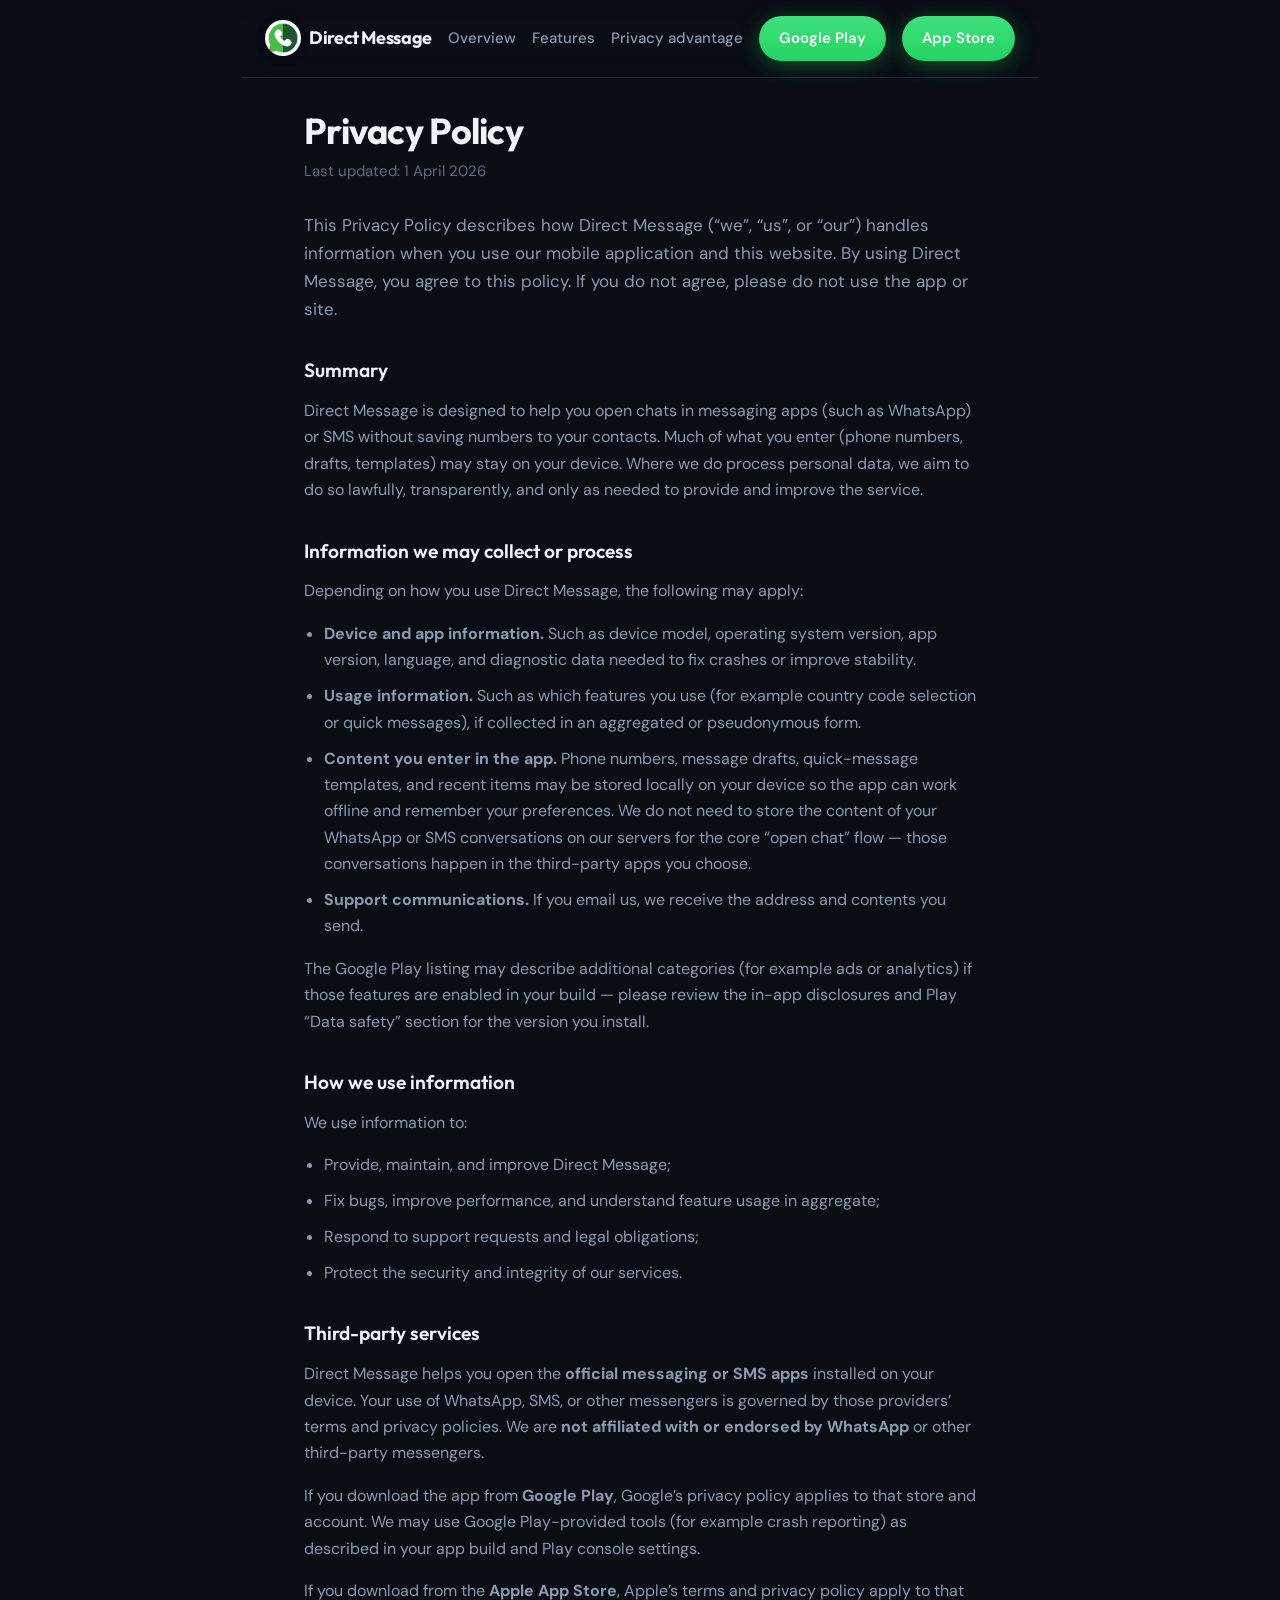
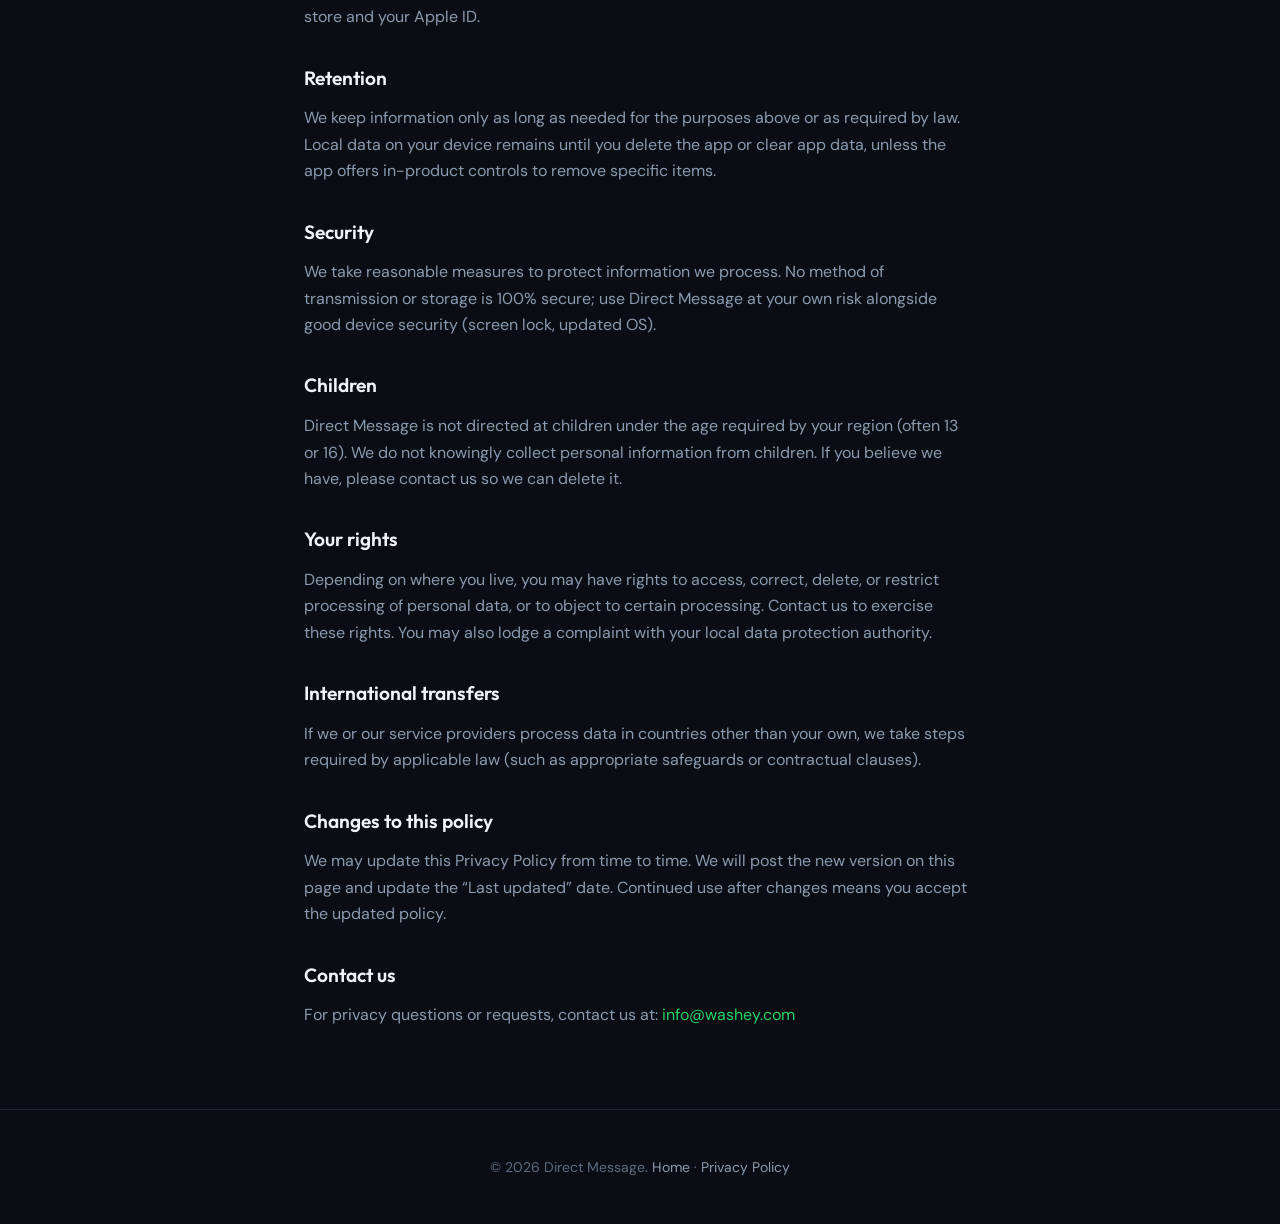
==== Screens/PrivacyPolicyScreen.html @ 4310e877 "Add files via upload" ====
<!DOCTYPE html>
<html lang="en">
  <head>
    <meta charset="utf-8" />
    <meta name="viewport" content="width=device-width, initial-scale=1" />
    <meta
      name="description"
      content="Privacy Policy for Direct Message — how we handle information when you use our app and website."
    />
    <title>Privacy Policy — Direct Message</title>
    <link
      rel="icon"
      type="image/png"
      href="../WebsiteBrandAssetsImages/DirectMessageAppIconImage.png"
      sizes="any"
    />
    <link
      rel="apple-touch-icon"
      href="../WebsiteBrandAssetsImages/DirectMessageAppIconImage.png"
    />
    <link rel="stylesheet" href="../LandingPageStyles.css" />
  </head>
  <body class="legalPageBody">
    <header class="siteHeader">
      <a href="../index.html" class="siteLogo" aria-label="Direct Message home">
        <img
          class="siteLogoImage"
          src="../WebsiteBrandAssetsImages/DirectMessageAppIconImage.png"
          width="36"
          height="36"
          alt=""
          decoding="async"
        />
        Direct Message
      </a>
      <nav class="siteNav" aria-label="Primary">
        <a href="../index.html#overview">Overview</a>
        <a href="../index.html#features">Features</a>
        <a href="../index.html#privacy">Privacy advantage</a>
        <a class="buttonPrimary" data-play-store href="../index.html#download"
          >Google Play</a
        >
        <a class="buttonPrimary" data-app-store href="../index.html#download"
          >App Store</a
        >
      </nav>
    </header>

    <main class="legalPageMain">
      <article class="legalPageArticle">
        <h1 class="legalPageTitle">Privacy Policy</h1>
        <p class="legalPageUpdated">
          Last updated: <time datetime="2026-04-01">1 April 2026</time>
        </p>
        <p class="legalPageIntro">
          This Privacy Policy describes how Direct Message (“we”, “us”, or “our”) handles
          information when you use our mobile application and this website. By using
          Direct Message, you agree to this policy. If you do not agree, please do not
          use the app or site.
        </p>

        <section class="legalPageSection" aria-labelledby="legal-summary">
          <h2 id="legal-summary">Summary</h2>
          <p>
            Direct Message is designed to help you open chats in messaging apps (such as
            WhatsApp) or SMS without saving numbers to your contacts. Much of what you
            enter (phone numbers, drafts, templates) may stay on your device. Where we do
            process personal data, we aim to do so lawfully, transparently, and only as
            needed to provide and improve the service.
          </p>
        </section>

        <section class="legalPageSection" aria-labelledby="legal-collect">
          <h2 id="legal-collect">Information we may collect or process</h2>
          <p>Depending on how you use Direct Message, the following may apply:</p>
          <ul class="legalPageList">
            <li>
              <strong>Device and app information.</strong> Such as device model, operating
              system version, app version, language, and diagnostic data needed to fix
              crashes or improve stability.
            </li>
            <li>
              <strong>Usage information.</strong> Such as which features you use (for
              example country code selection or quick messages), if collected in an
              aggregated or pseudonymous form.
            </li>
            <li>
              <strong>Content you enter in the app.</strong> Phone numbers, message
              drafts, quick-message templates, and recent items may be stored locally on
              your device so the app can work offline and remember your preferences. We
              do not need to store the content of your WhatsApp or SMS conversations on
              our servers for the core “open chat” flow — those conversations happen in
              the third-party apps you choose.
            </li>
            <li>
              <strong>Support communications.</strong> If you email us, we receive the
              address and contents you send.
            </li>
          </ul>
          <p>
            The Google Play listing may describe additional categories (for example ads or
            analytics) if those features are enabled in your build — please review the
            in-app disclosures and Play “Data safety” section for the version you
            install.
          </p>
        </section>

        <section class="legalPageSection" aria-labelledby="legal-use">
          <h2 id="legal-use">How we use information</h2>
          <p>We use information to:</p>
          <ul class="legalPageList">
            <li>Provide, maintain, and improve Direct Message;</li>
            <li>Fix bugs, improve performance, and understand feature usage in aggregate;</li>
            <li>Respond to support requests and legal obligations;</li>
            <li>Protect the security and integrity of our services.</li>
          </ul>
        </section>

        <section class="legalPageSection" aria-labelledby="legal-third">
          <h2 id="legal-third">Third-party services</h2>
          <p>
            Direct Message helps you open the <strong>official messaging or SMS apps</strong>
            installed on your device. Your use of WhatsApp, SMS, or other messengers is
            governed by those providers’ terms and privacy policies. We are
            <strong>not affiliated with or endorsed by WhatsApp</strong> or other
            third-party messengers.
          </p>
          <p>
            If you download the app from <strong>Google Play</strong>, Google’s privacy
            policy applies to that store and account. We may use Google Play-provided
            tools (for example crash reporting) as described in your app build and Play
            console settings.
          </p>
          <p>
            If you download from the <strong>Apple App Store</strong>, Apple’s terms and
            privacy policy apply to that store and your Apple ID.
          </p>
        </section>

        <section class="legalPageSection" aria-labelledby="legal-retention">
          <h2 id="legal-retention">Retention</h2>
          <p>
            We keep information only as long as needed for the purposes above or as
            required by law. Local data on your device remains until you delete the app or
            clear app data, unless the app offers in-product controls to remove specific
            items.
          </p>
        </section>

        <section class="legalPageSection" aria-labelledby="legal-security">
          <h2 id="legal-security">Security</h2>
          <p>
            We take reasonable measures to protect information we process. No method of
            transmission or storage is 100% secure; use Direct Message at your own risk
            alongside good device security (screen lock, updated OS).
          </p>
        </section>

        <section class="legalPageSection" aria-labelledby="legal-children">
          <h2 id="legal-children">Children</h2>
          <p>
            Direct Message is not directed at children under the age required by your
            region (often 13 or 16). We do not knowingly collect personal information
            from children. If you believe we have, please contact us so we can delete it.
          </p>
        </section>

        <section class="legalPageSection" aria-labelledby="legal-rights">
          <h2 id="legal-rights">Your rights</h2>
          <p>
            Depending on where you live, you may have rights to access, correct, delete, or
            restrict processing of personal data, or to object to certain processing.
            Contact us to exercise these rights. You may also lodge a complaint with your
            local data protection authority.
          </p>
        </section>

        <section class="legalPageSection" aria-labelledby="legal-transfers">
          <h2 id="legal-transfers">International transfers</h2>
          <p>
            If we or our service providers process data in countries other than your own,
            we take steps required by applicable law (such as appropriate safeguards or
            contractual clauses).
          </p>
        </section>

        <section class="legalPageSection" aria-labelledby="legal-changes">
          <h2 id="legal-changes">Changes to this policy</h2>
          <p>
            We may update this Privacy Policy from time to time. We will post the new
            version on this page and update the “Last updated” date. Continued use after
            changes means you accept the updated policy.
          </p>
        </section>

        <section class="legalPageSection" aria-labelledby="legal-contact">
          <h2 id="legal-contact">Contact us</h2>
          <p>
            For privacy questions or requests, contact us at:
            <a href="mailto:info@washey.com">info@washey.com</a>
          </p>
        </section>
      </article>
    </main>

    <footer class="siteFooter">
      <p>
        © <span id="currentYear"></span> Direct Message.
        <a href="../index.html">Home</a>
        ·
        <a href="./PrivacyPolicyScreen.html">Privacy Policy</a>
      </p>
    </footer>

    <script src="../CommonWebsiteConstants.js"></script>
    <script>
      (function SetCurrentYearInFooter() {
        var yearElement = document.getElementById("currentYear");
        if (yearElement) {
          yearElement.textContent = String(new Date().getFullYear());
        }
      })();
    </script>
  </body>
</html>
---- LandingPageStyles.css ----
@import url("https://fonts.googleapis.com/css2?family=DM+Sans:ital,opsz,wght@0,9..40,400;0,9..40,500;0,9..40,600;0,9..40,700;1,9..40,400&family=Outfit:wght@500;600;700&display=swap");
@import "./CommonColorsAndVariables.css";

*,
*::before,
*::after {
  box-sizing: border-box;
}

html {
  scroll-behavior: smooth;
}

body {
  margin: 0;
  font-family: var(--fontFamilyBase);
  font-size: 1rem;
  line-height: 1.6;
  color: var(--colorTextPrimary);
  background: var(--colorBackgroundDeep);
  -webkit-font-smoothing: antialiased;
}

a {
  color: var(--colorAccentPrimary);
  text-decoration: none;
}

a:hover {
  text-decoration: underline;
}

.siteHeader {
  position: sticky;
  top: 0;
  z-index: 100;
  display: flex;
  flex-wrap: wrap;
  align-items: center;
  justify-content: space-between;
  gap: 1rem;
  padding: 1rem 1.5rem;
  max-width: var(--maxWidthContent);
  margin: 0 auto;
  background: rgba(10, 14, 20, 0.85);
  backdrop-filter: blur(12px);
  border-bottom: 1px solid var(--colorSurfaceBorder);
}

.siteLogo {
  font-family: var(--fontFamilyDisplay);
  font-weight: 700;
  font-size: 1.125rem;
  letter-spacing: -0.02em;
  color: var(--colorTextPrimary);
  display: flex;
  align-items: center;
  gap: 0.5rem;
}

.siteLogoImage {
  width: 36px;
  height: 36px;
  border-radius: 50%;
  display: block;
  object-fit: contain;
  flex-shrink: 0;
  box-shadow: 0 2px 10px rgba(0, 0, 0, 0.25);
}

.siteNav {
  display: flex;
  flex-wrap: wrap;
  gap: 0.65rem 1rem;
  align-items: center;
  justify-content: flex-end;
  max-width: min(100%, 52rem);
}

.siteNav a {
  color: var(--colorTextSecondary);
  font-weight: 500;
  font-size: 0.9375rem;
  text-decoration: none;
}

.siteNav a:hover {
  color: var(--colorTextPrimary);
  text-decoration: none;
}

.buttonPrimary,
a.buttonPrimary {
  display: inline-flex;
  align-items: center;
  justify-content: center;
  padding: 0.65rem 1.25rem;
  font-family: inherit;
  font-weight: 600;
  font-size: 0.9375rem;
  color: #fff;
  background: linear-gradient(
    180deg,
    var(--colorAccentButtonTop),
    var(--colorAccentPrimary)
  );
  border: none;
  border-radius: var(--radiusPill);
  cursor: pointer;
  box-shadow: 0 4px 20px var(--colorAccentGlow);
  transition: transform 0.15s ease, box-shadow 0.15s ease;
  text-decoration: none;
}

.buttonPrimary:hover,
a.buttonPrimary:hover {
  transform: translateY(-1px);
  box-shadow: 0 6px 28px var(--colorAccentGlow);
  text-decoration: none;
  color: #fff;
}

.buttonPrimary:active,
a.buttonPrimary:active {
  transform: translateY(0);
}

.heroSection {
  position: relative;
  padding: var(--spaceSection) 1.5rem 4rem;
  overflow: hidden;
}

.heroSection::before {
  content: "";
  position: absolute;
  inset: 0;
  background: radial-gradient(
      ellipse 80% 50% at 50% -20%,
      var(--colorGradientStart),
      transparent
    ),
    var(--colorBackgroundDeep);
  z-index: -1;
}

.heroInner {
  max-width: var(--maxWidthContent);
  margin: 0 auto;
  display: grid;
  gap: 3rem;
  align-items: center;
}

@media (min-width: 900px) {
  .heroInner {
    grid-template-columns: 1fr 1fr;
    gap: 4rem;
  }
}

.heroBadge {
  display: inline-block;
  padding: 0.35rem 0.85rem;
  font-size: 0.8125rem;
  font-weight: 600;
  color: var(--colorAccentPrimary);
  background: var(--colorAccentBadgeBackground);
  border: 1px solid var(--colorAccentBadgeBorder);
  border-radius: var(--radiusPill);
  margin-bottom: 1rem;
}

.heroTitle {
  font-family: var(--fontFamilyDisplay);
  font-size: clamp(2.25rem, 5vw, 3.25rem);
  font-weight: 700;
  line-height: 1.1;
  letter-spacing: -0.03em;
  margin: 0 0 1rem;
}

.heroTitleAccent {
  background: linear-gradient(
    90deg,
    var(--colorAccentPrimary),
    var(--colorAccentLight)
  );
  -webkit-background-clip: text;
  background-clip: text;
  color: transparent;
}

.heroSubtitle {
  margin: 0 0 1.75rem;
  font-size: 1.125rem;
  color: var(--colorTextSecondary);
  max-width: 48ch;
}

.heroActions {
  display: flex;
  flex-wrap: wrap;
  gap: 0.75rem;
}

.buttonSecondary,
a.buttonSecondary {
  display: inline-flex;
  align-items: center;
  justify-content: center;
  padding: 0.65rem 1.25rem;
  font-family: inherit;
  font-weight: 600;
  font-size: 0.9375rem;
  color: var(--colorTextPrimary);
  background: transparent;
  border: 1px solid var(--colorSurfaceBorder);
  border-radius: var(--radiusPill);
  cursor: pointer;
  transition: border-color 0.15s ease, background 0.15s ease;
  text-decoration: none;
}

.buttonSecondary:hover,
a.buttonSecondary:hover {
  background: var(--colorBackgroundElevated);
  border-color: var(--colorTextMuted);
  text-decoration: none;
  color: var(--colorTextPrimary);
}

.heroMockup {
  position: relative;
  border-radius: var(--radiusLarge);
  background: var(--colorBackgroundCard);
  border: 1px solid var(--colorSurfaceBorder);
  box-shadow: var(--shadowCard);
  padding: 1rem;
  min-height: 280px;
}

.heroMockupHeader {
  display: flex;
  align-items: center;
  gap: 0.5rem;
  padding-bottom: 1rem;
  border-bottom: 1px solid var(--colorSurfaceBorder);
  margin-bottom: 1rem;
}

.heroMockupLabel {
  font-size: 0.75rem;
  color: var(--colorTextMuted);
}

.heroMockupDots {
  display: flex;
  gap: 6px;
}

.heroMockupDots span {
  width: 10px;
  height: 10px;
  border-radius: 50%;
  background: var(--colorTextMuted);
}

.heroMockupDots span:first-child {
  background: #ef4444;
}

.heroMockupDots span:nth-child(2) {
  background: #eab308;
}

.heroMockupDots span:nth-child(3) {
  background: var(--colorAccentPrimary);
}

.mockChat {
  display: flex;
  flex-direction: column;
  gap: 0.75rem;
}

.mockBubble {
  max-width: 85%;
  padding: 0.65rem 1rem;
  border-radius: var(--radiusMedium);
  font-size: 0.875rem;
  line-height: 1.45;
}

.mockBubbleIncoming {
  align-self: flex-start;
  background: var(--colorBackgroundElevated);
  color: var(--colorTextPrimary);
  border: 1px solid var(--colorSurfaceBorder);
}

.mockBubbleOutgoing {
  align-self: flex-end;
  background: linear-gradient(
    135deg,
    var(--colorAccentDeep),
    var(--colorAccentPrimary)
  );
  color: #fff;
}

.sectionBlock {
  padding: var(--spaceSection) 1.5rem;
}

.sectionBlockAlt {
  background: var(--colorBackgroundElevated);
  border-top: 1px solid var(--colorSurfaceBorder);
  border-bottom: 1px solid var(--colorSurfaceBorder);
}

.sectionInner {
  max-width: var(--maxWidthContent);
  margin: 0 auto;
}

.sectionTitle {
  font-family: var(--fontFamilyDisplay);
  font-size: clamp(1.75rem, 3vw, 2.25rem);
  font-weight: 700;
  letter-spacing: -0.02em;
  margin: 0 0 0.5rem;
  text-align: center;
}

.sectionLead {
  margin: 0 auto 2.5rem;
  max-width: 50ch;
  text-align: center;
  color: var(--colorTextSecondary);
  font-size: 1.0625rem;
}

.sectionLeadWide {
  max-width: 62ch;
}

.sectionTitleLeft {
  text-align: left;
}

.proseSection .sectionTitle {
  margin-bottom: 1.5rem;
}

.proseColumns {
  display: grid;
  gap: 2rem 3rem;
}

@media (min-width: 900px) {
  .proseColumns {
    grid-template-columns: 1fr 1fr;
  }
}

.proseBlock p {
  margin: 0 0 1.1rem;
  color: var(--colorTextSecondary);
  font-size: 1.0625rem;
  line-height: 1.65;
}

.proseBlock p:last-child {
  margin-bottom: 0;
}

.proseHighlight {
  padding: 1.25rem 1.35rem;
  border-radius: var(--radiusLarge);
  border: 1px solid var(--colorSurfaceBorder);
  background: var(--colorBackgroundCard);
  color: var(--colorTextPrimary);
}

.proseCenter {
  margin: 0 auto;
  max-width: 62ch;
  text-align: center;
  color: var(--colorTextSecondary);
  font-size: 1.0625rem;
  line-height: 1.65;
}

.privacyPolicyLinkWrap {
  margin-top: 1.75rem;
}

.featureGrid {
  display: grid;
  gap: 1.25rem;
}

@media (min-width: 640px) {
  .featureGrid {
    grid-template-columns: repeat(2, 1fr);
  }
}

@media (min-width: 900px) {
  .featureGrid {
    grid-template-columns: repeat(3, 1fr);
  }

  .featureGridTwoCol .featureCardWide {
    grid-column: 1 / -1;
    max-width: 100%;
  }
}

.featureGridTwoCol {
  grid-template-columns: 1fr;
}

@media (min-width: 640px) {
  .featureGridTwoCol {
    grid-template-columns: repeat(2, 1fr);
  }
}

@media (min-width: 900px) {
  .featureGridTwoCol {
    grid-template-columns: repeat(3, 1fr);
  }
}

.featureCardTall {
  min-height: 100%;
}

.featureExamplesLabel {
  margin: 1rem 0 0.35rem;
  font-size: 0.75rem;
  font-weight: 600;
  letter-spacing: 0.06em;
  text-transform: uppercase;
  color: var(--colorTextMuted);
}

.featureList {
  margin: 0;
  padding-left: 1.15rem;
  color: var(--colorTextSecondary);
  font-size: 0.9375rem;
  line-height: 1.55;
}

.featureList li {
  margin-bottom: 0.35rem;
}

.numberedSteps {
  list-style: none;
  margin: 0 auto;
  padding: 0;
  max-width: 40rem;
  counter-reset: stepCounter;
}

.numberedSteps li {
  position: relative;
  counter-increment: stepCounter;
  padding: 1rem 1rem 1rem 3.75rem;
  margin-bottom: 0.75rem;
  background: var(--colorBackgroundCard);
  border: 1px solid var(--colorSurfaceBorder);
  border-radius: var(--radiusMedium);
  color: var(--colorTextSecondary);
}

.sectionBlockAlt .numberedSteps li {
  background: var(--colorBackgroundDeep);
}

.numberedSteps li::before {
  content: counter(stepCounter);
  position: absolute;
  left: 1rem;
  top: 50%;
  transform: translateY(-50%);
  width: 2rem;
  height: 2rem;
  border-radius: 50%;
  background: var(--colorAccentIconMuted);
  color: var(--colorAccentPrimary);
  font-family: var(--fontFamilyDisplay);
  font-weight: 700;
  font-size: 0.9375rem;
  display: grid;
  place-items: center;
}

.numberedStepsText {
  color: var(--colorTextPrimary);
  font-size: 1rem;
  line-height: 1.5;
}

.disclaimerSection {
  padding-top: 2rem;
  padding-bottom: 2.5rem;
  border-top: 1px solid var(--colorSurfaceBorder);
}

.disclaimerTitle {
  font-family: var(--fontFamilyDisplay);
  font-size: 1.125rem;
  font-weight: 600;
  margin: 0 0 0.75rem;
  text-align: center;
  color: var(--colorTextSecondary);
}

.disclaimerText {
  margin: 0 auto;
  max-width: 52ch;
  text-align: center;
  font-size: 0.9375rem;
  line-height: 1.6;
  color: var(--colorTextMuted);
}

.featureCard {
  padding: 1.5rem;
  background: var(--colorBackgroundCard);
  border: 1px solid var(--colorSurfaceBorder);
  border-radius: var(--radiusLarge);
  transition: border-color 0.2s ease, transform 0.2s ease;
}

.sectionBlockAlt .featureCard {
  background: var(--colorBackgroundDeep);
}

.featureCard:hover {
  border-color: var(--colorAccentBorderHover);
  transform: translateY(-2px);
}

.featureIcon {
  width: 44px;
  height: 44px;
  border-radius: var(--radiusMedium);
  background: var(--colorAccentIconMuted);
  color: var(--colorAccentPrimary);
  display: grid;
  place-items: center;
  font-size: 1.25rem;
  margin-bottom: 1rem;
}

.featureCard h3 {
  font-family: var(--fontFamilyDisplay);
  font-size: 1.125rem;
  font-weight: 600;
  margin: 0 0 0.5rem;
}

.featureCard p {
  margin: 0;
  font-size: 0.9375rem;
  color: var(--colorTextSecondary);
}

.ctaSection {
  padding: var(--spaceSection) 1.5rem;
  text-align: center;
}

.ctaBox {
  max-width: 640px;
  margin: 0 auto;
  padding: 2.5rem 1.5rem;
  border-radius: var(--radiusLarge);
  background: linear-gradient(
    145deg,
    var(--colorBackgroundCard),
    var(--colorBackgroundElevated)
  );
  border: 1px solid var(--colorSurfaceBorder);
  box-shadow: var(--shadowCard);
}

.ctaBox h2 {
  font-family: var(--fontFamilyDisplay);
  font-size: clamp(1.5rem, 2.5vw, 1.875rem);
  margin: 0 0 0.75rem;
}

.ctaBox p {
  margin: 0 0 1.5rem;
  color: var(--colorTextSecondary);
}

.downloadButtonsRow {
  display: flex;
  flex-wrap: wrap;
  gap: 0.75rem;
  justify-content: center;
  align-items: center;
}

.ctaCode {
  font-family: ui-monospace, SFMono-Regular, Menlo, Monaco, Consolas, monospace;
  font-size: 0.85em;
  padding: 0.15em 0.45em;
  border-radius: 6px;
  background: var(--colorBackgroundDeep);
  border: 1px solid var(--colorSurfaceBorder);
  color: var(--colorTextPrimary);
}

.siteFooter {
  padding: 2rem 1.5rem;
  border-top: 1px solid var(--colorSurfaceBorder);
  text-align: center;
  color: var(--colorTextMuted);
  font-size: 0.875rem;
}

.siteFooter a {
  color: var(--colorTextSecondary);
}

/* Privacy Policy / legal pages */
.legalPageBody {
  min-height: 100vh;
  display: flex;
  flex-direction: column;
}

.legalPageMain {
  flex: 1;
  padding: 2rem 1.5rem 3rem;
}

.legalPageArticle {
  max-width: 42rem;
  margin: 0 auto;
}

.legalPageTitle {
  font-family: var(--fontFamilyDisplay);
  font-size: clamp(1.75rem, 4vw, 2.25rem);
  font-weight: 700;
  letter-spacing: -0.02em;
  margin: 0 0 0.5rem;
  line-height: 1.15;
}

.legalPageUpdated {
  margin: 0 0 1.75rem;
  font-size: 0.9375rem;
  color: var(--colorTextMuted);
}

.legalPageIntro {
  margin: 0 0 2rem;
  font-size: 1.0625rem;
  color: var(--colorTextSecondary);
  line-height: 1.65;
}

.legalPageSection {
  margin-bottom: 2rem;
}

.legalPageSection h2 {
  font-family: var(--fontFamilyDisplay);
  font-size: 1.2rem;
  font-weight: 600;
  margin: 0 0 0.75rem;
  color: var(--colorTextPrimary);
}

.legalPageSection p {
  margin: 0 0 1rem;
  font-size: 1rem;
  color: var(--colorTextSecondary);
  line-height: 1.65;
}

.legalPageSection p:last-child {
  margin-bottom: 0;
}

.legalPageList {
  margin: 0 0 1rem;
  padding-left: 1.25rem;
  color: var(--colorTextSecondary);
  line-height: 1.65;
}

.legalPageList li {
  margin-bottom: 0.6rem;
}

.legalPageList li:last-child {
  margin-bottom: 0;
}
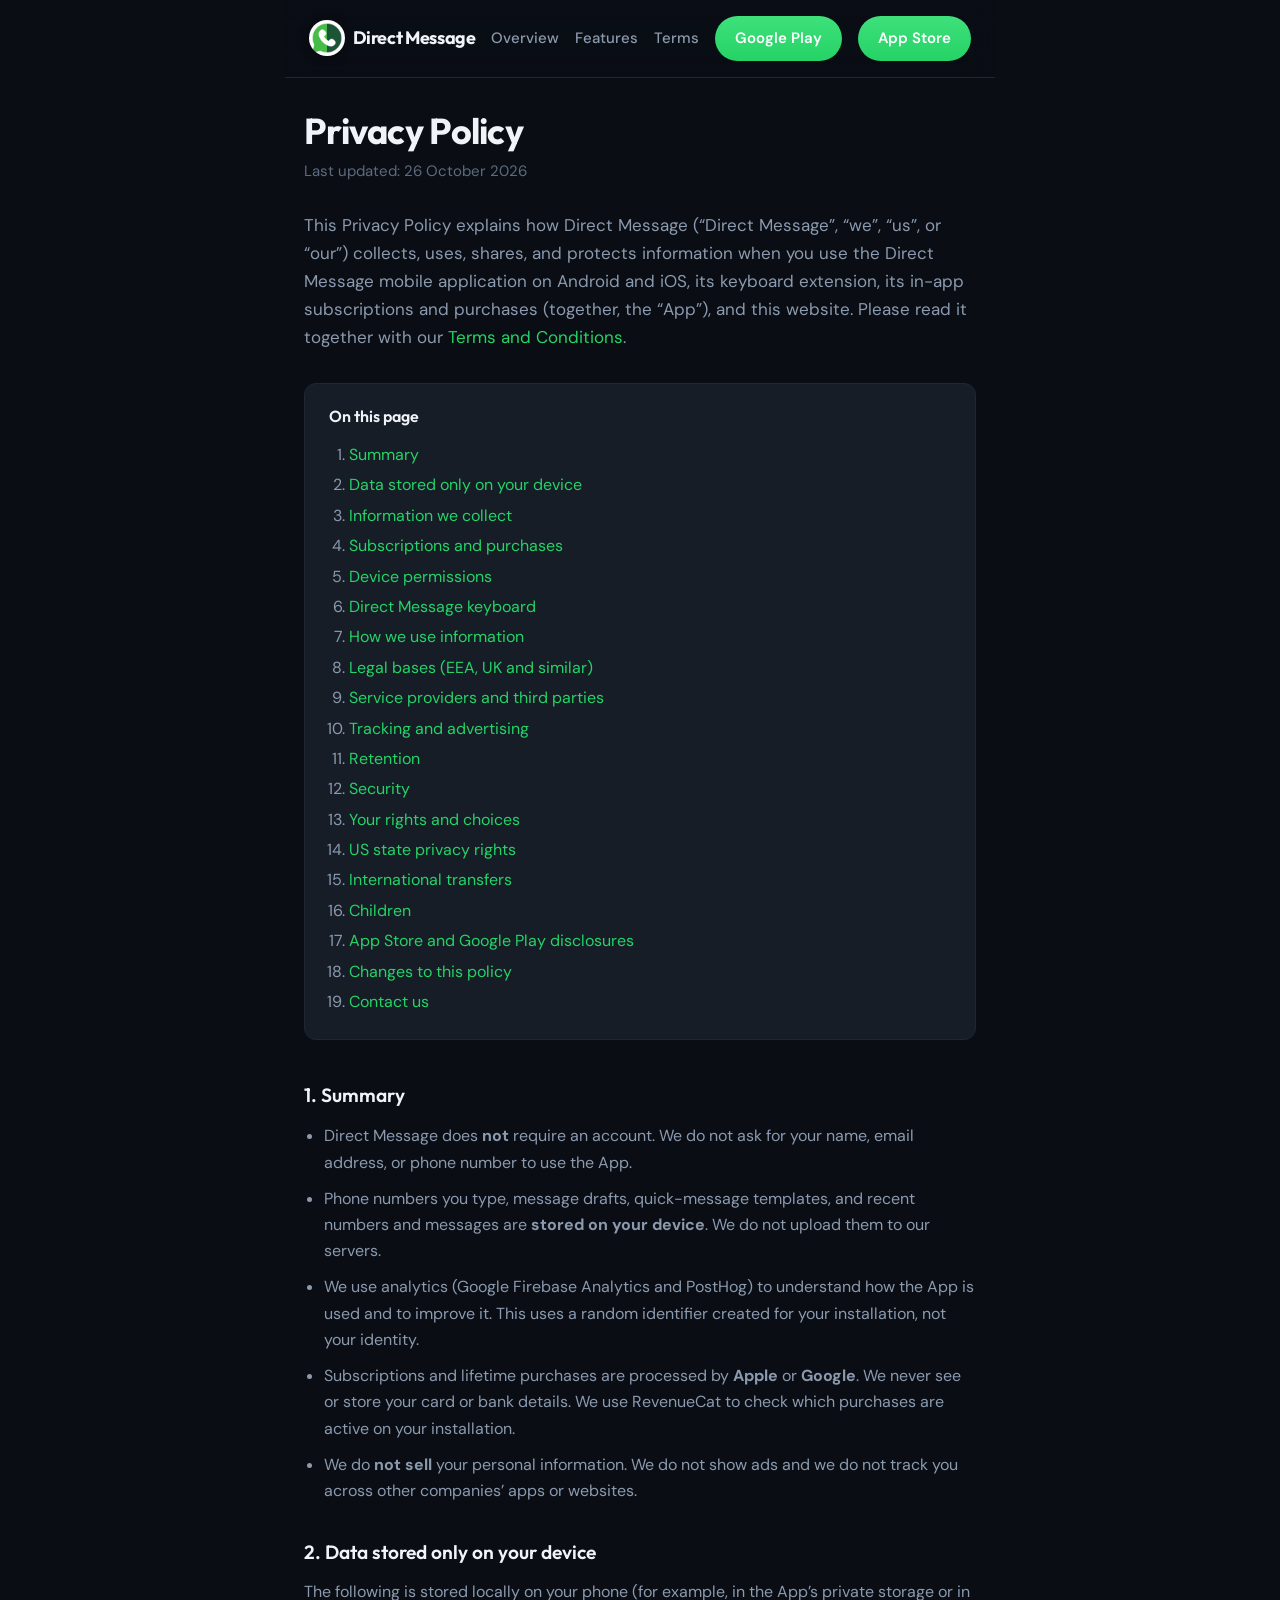
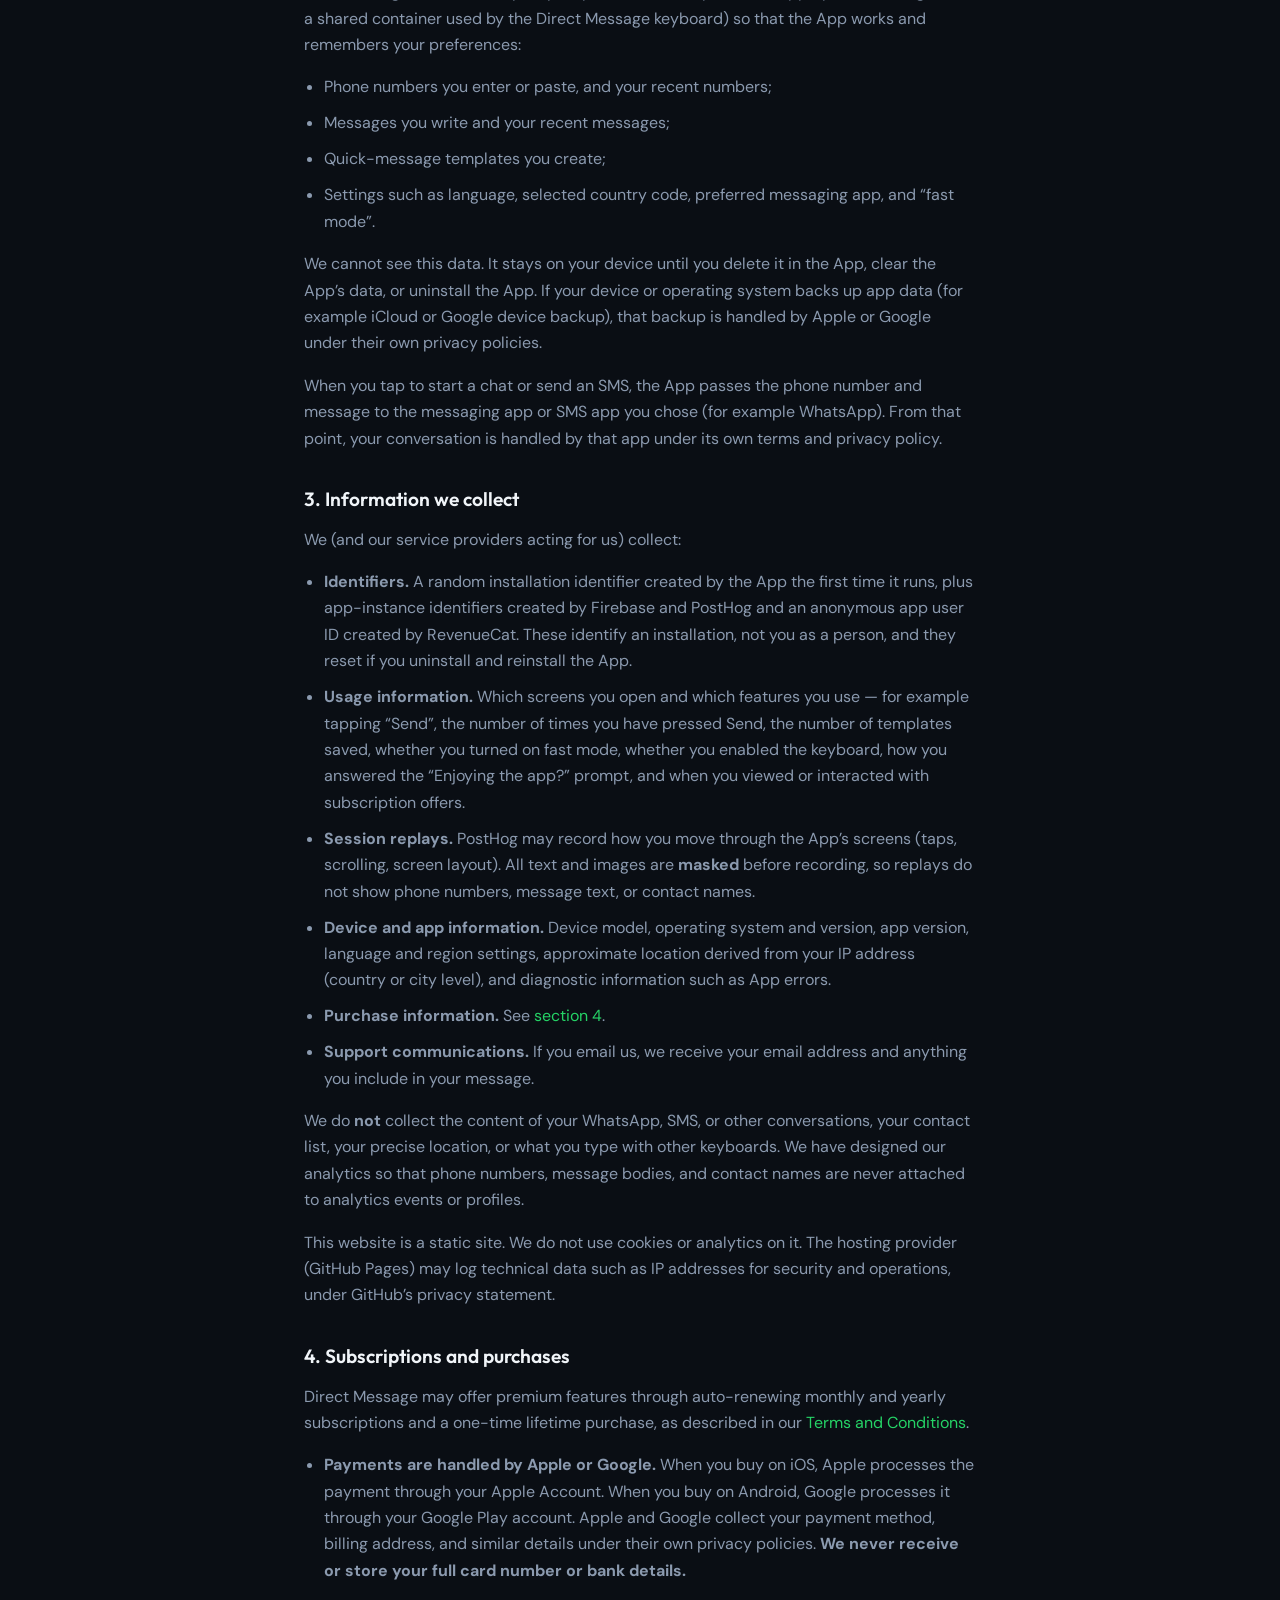
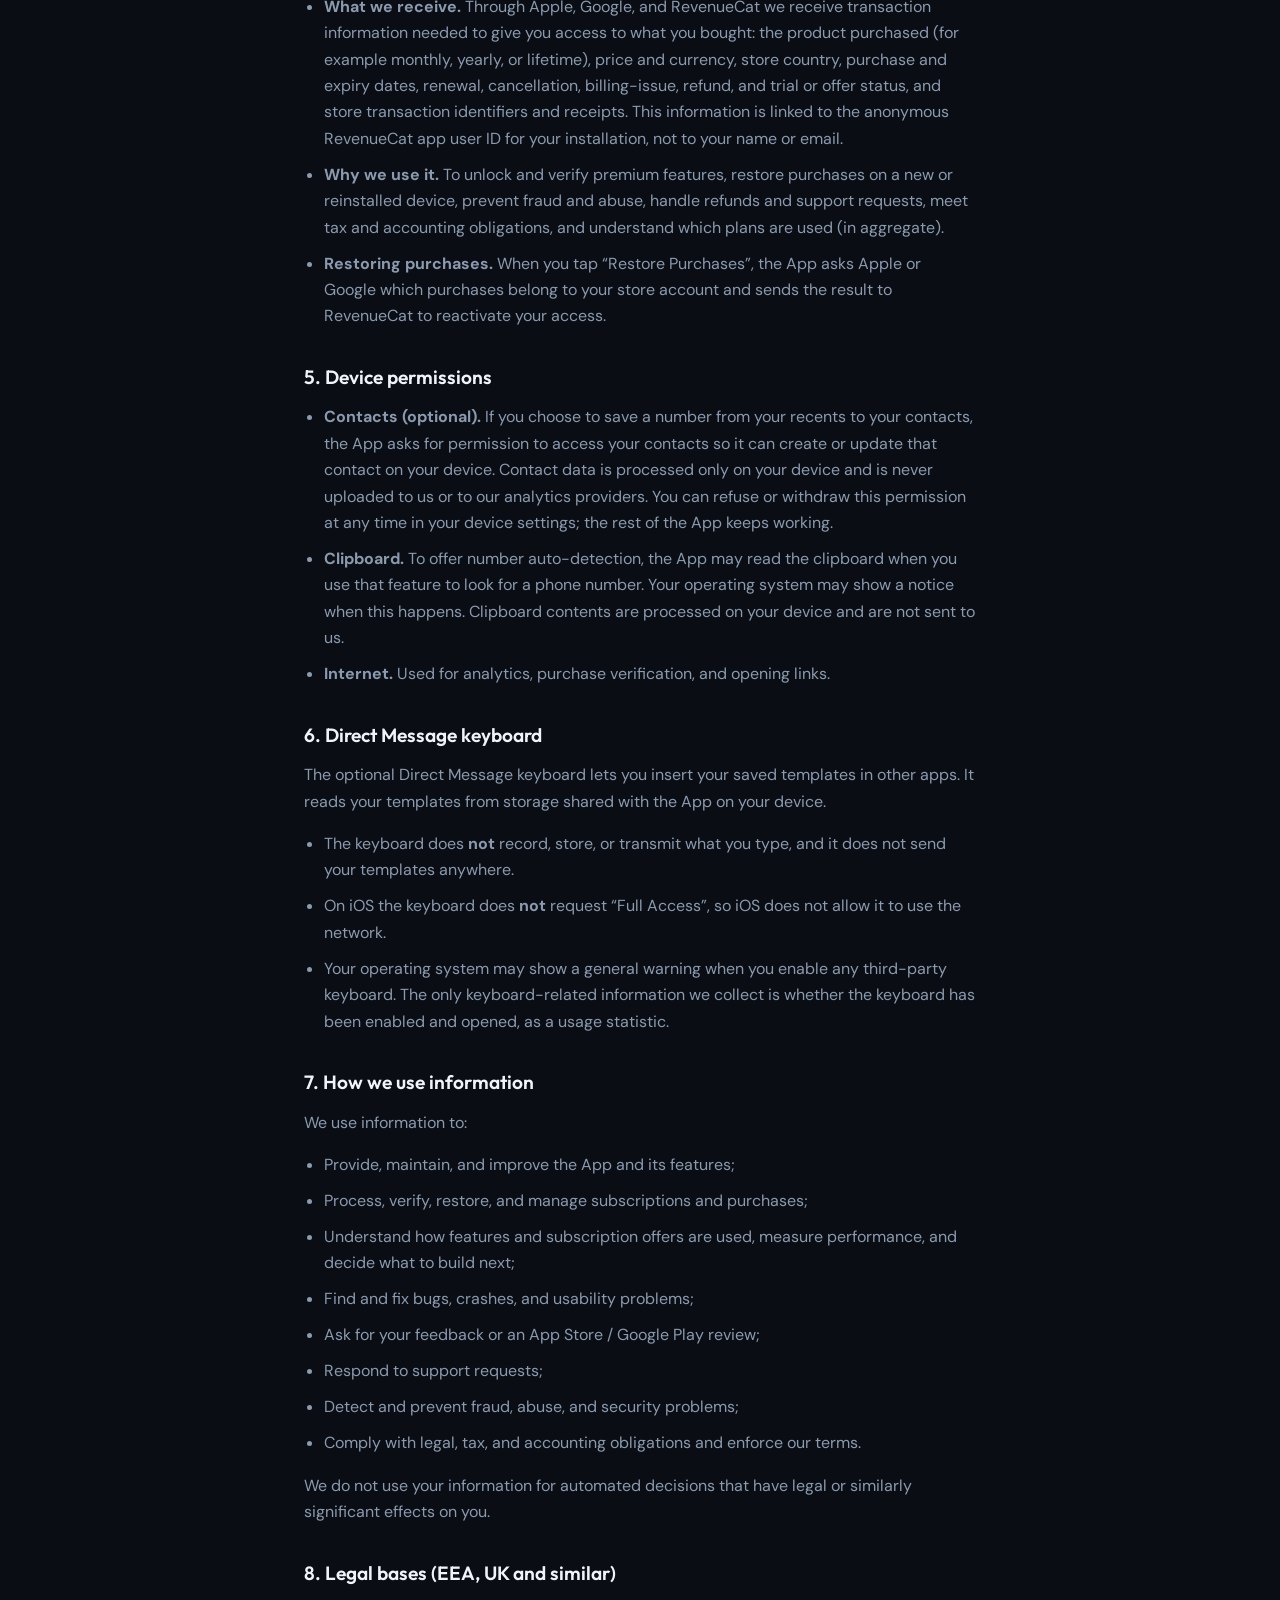
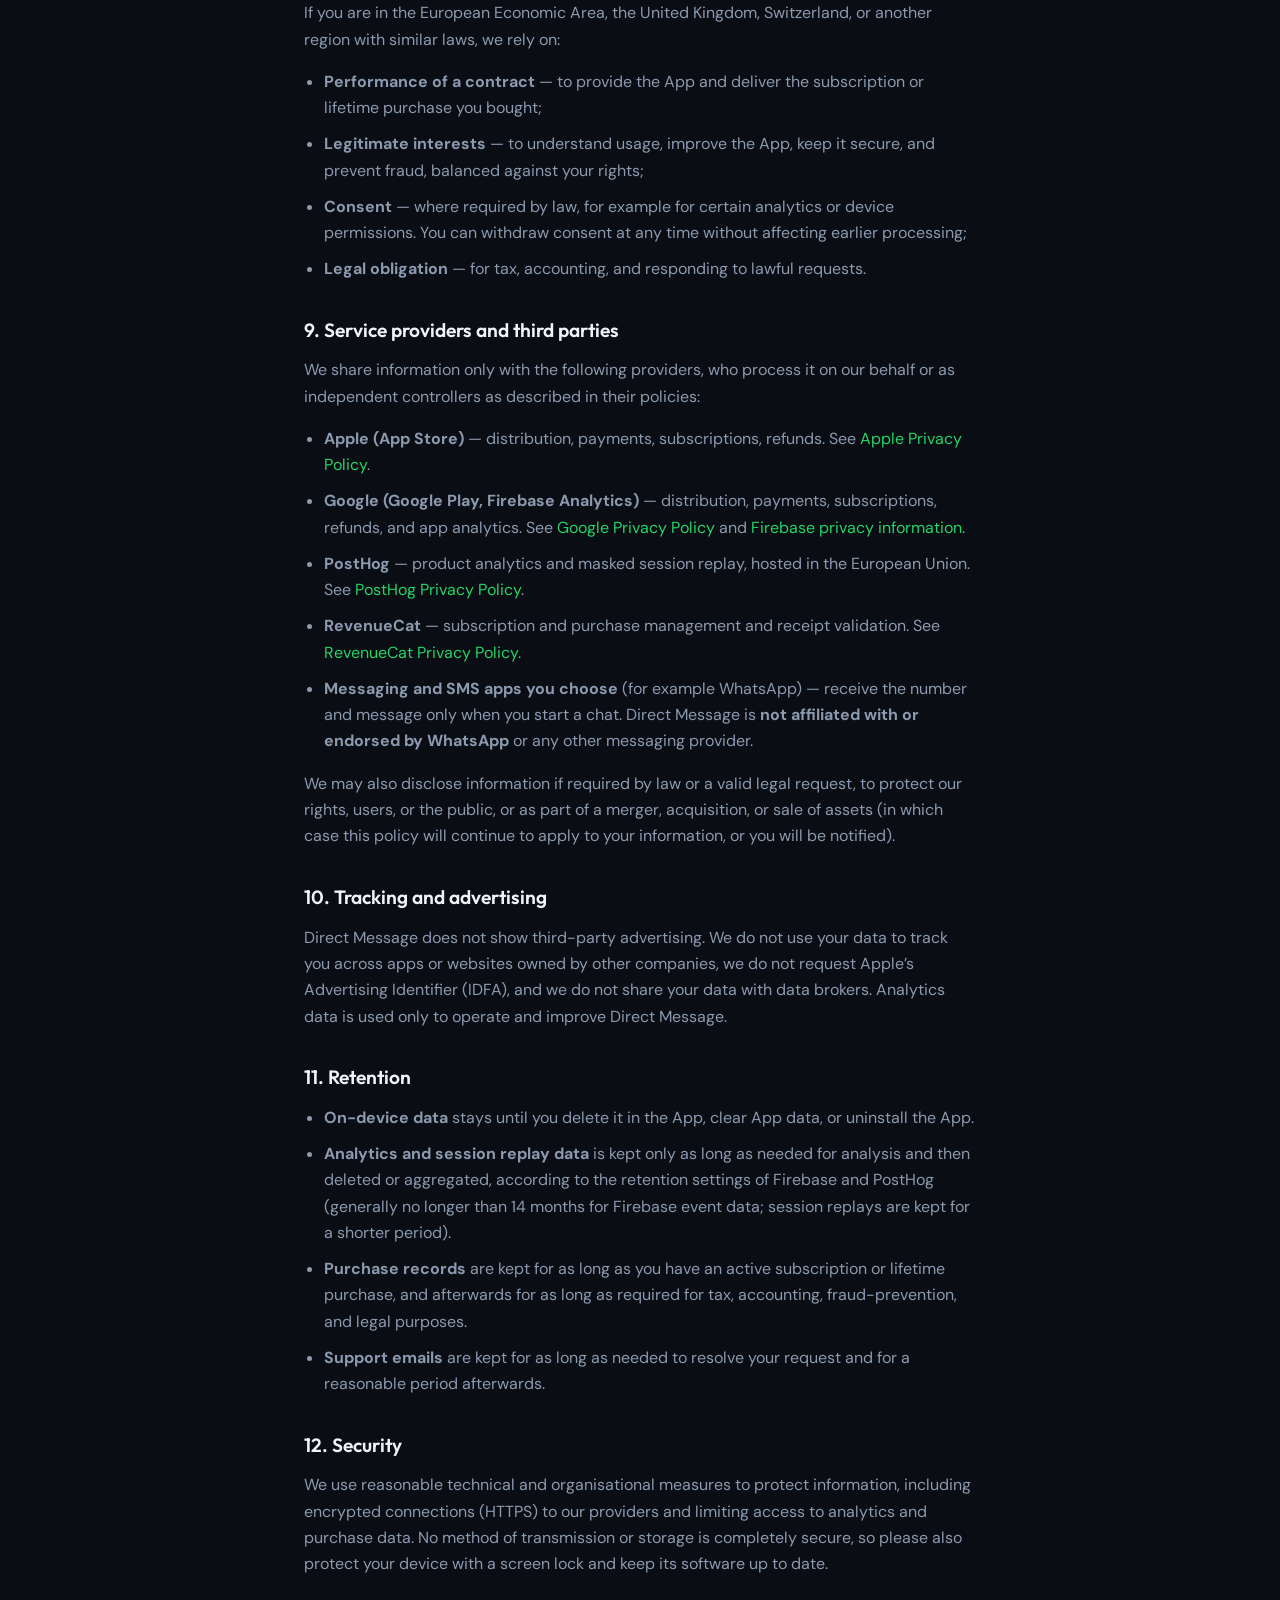
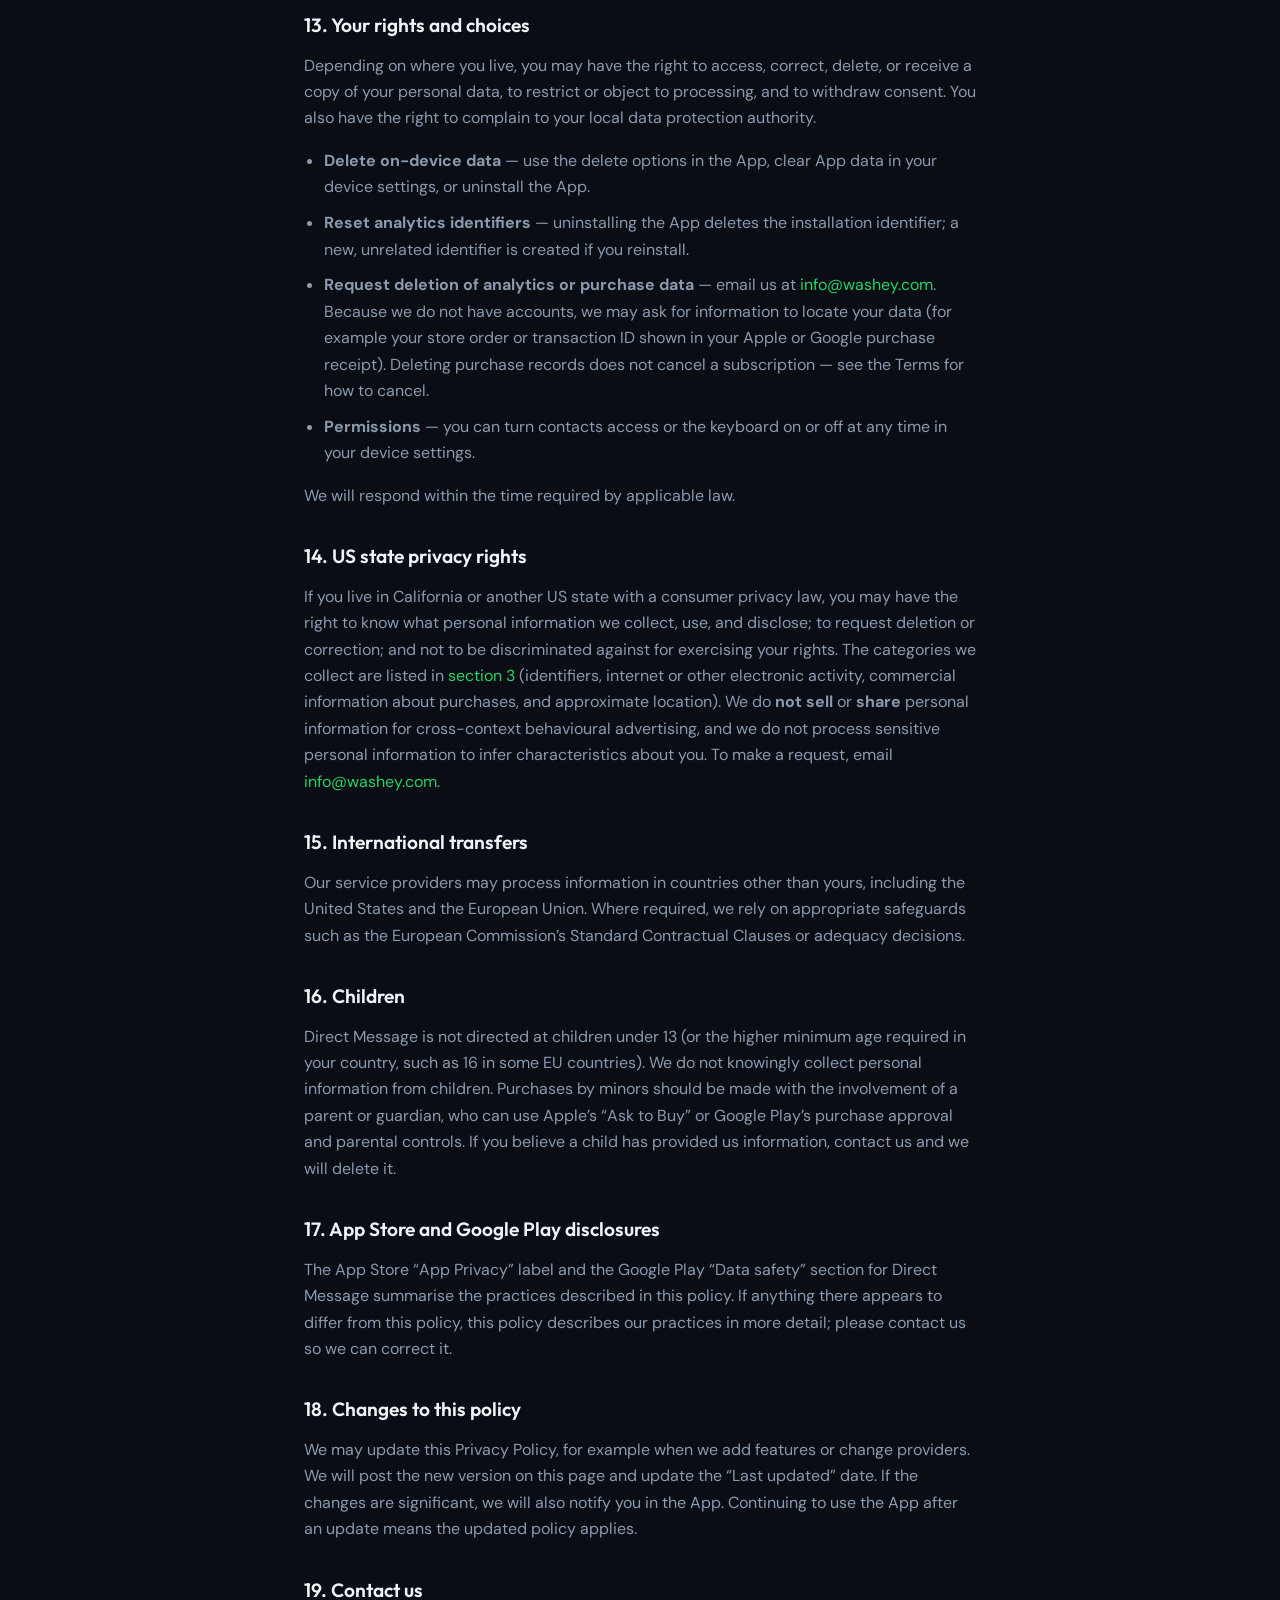
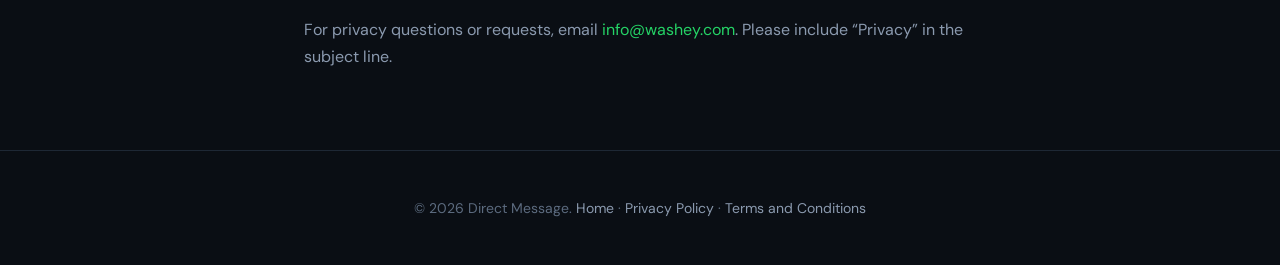
==== commit fa7d42ee: "changes" ====
--- a/Screens/PrivacyPolicyScreen.html
+++ b/Screens/PrivacyPolicyScreen.html
@@ -5,7 +5,7 @@
     <meta name="viewport" content="width=device-width, initial-scale=1" />
     <meta
       name="description"
-      content="Privacy Policy for Direct Message — how we handle information when you use our app and website."
+      content="Privacy Policy for Direct Message — what information the app and website process, including analytics, in-app subscriptions and lifetime purchases on the App Store and Google Play."
     />
     <title>Privacy Policy — Direct Message</title>
     <link
@@ -36,7 +36,7 @@
       <nav class="siteNav" aria-label="Primary">
         <a href="../index.html#overview">Overview</a>
         <a href="../index.html#features">Features</a>
-        <a href="../index.html#privacy">Privacy advantage</a>
+        <a href="./TermsAndConditionsScreen.html">Terms</a>
         <a class="buttonPrimary" data-play-store href="../index.html#download"
           >Google Play</a
         >
@@ -50,154 +50,486 @@
       <article class="legalPageArticle">
         <h1 class="legalPageTitle">Privacy Policy</h1>
         <p class="legalPageUpdated">
-          Last updated: <time datetime="2026-04-01">1 April 2026</time>
+          Last updated: <time datetime="2026-10-26">26 October 2026</time>
         </p>
         <p class="legalPageIntro">
-          This Privacy Policy describes how Direct Message (“we”, “us”, or “our”) handles
-          information when you use our mobile application and this website. By using
-          Direct Message, you agree to this policy. If you do not agree, please do not
-          use the app or site.
+          This Privacy Policy explains how Direct Message (“Direct Message”, “we”, “us”,
+          or “our”) collects, uses, shares, and protects information when you use the
+          Direct Message mobile application on Android and iOS, its keyboard extension,
+          its in-app subscriptions and purchases (together, the “App”), and this website.
+          Please read it together with our
+          <a href="./TermsAndConditionsScreen.html">Terms and Conditions</a>.
         </p>
 
+        <nav class="legalPageToc" aria-label="On this page">
+          <p class="legalPageTocTitle">On this page</p>
+          <ol class="legalPageList">
+            <li><a href="#legal-summary">Summary</a></li>
+            <li><a href="#legal-device">Data stored only on your device</a></li>
+            <li><a href="#legal-collect">Information we collect</a></li>
+            <li><a href="#legal-purchases">Subscriptions and purchases</a></li>
+            <li><a href="#legal-permissions">Device permissions</a></li>
+            <li><a href="#legal-keyboard">Direct Message keyboard</a></li>
+            <li><a href="#legal-use">How we use information</a></li>
+            <li><a href="#legal-legal-bases">Legal bases (EEA, UK and similar)</a></li>
+            <li><a href="#legal-third">Service providers and third parties</a></li>
+            <li><a href="#legal-tracking">Tracking and advertising</a></li>
+            <li><a href="#legal-retention">Retention</a></li>
+            <li><a href="#legal-security">Security</a></li>
+            <li><a href="#legal-rights">Your rights and choices</a></li>
+            <li><a href="#legal-us">US state privacy rights</a></li>
+            <li><a href="#legal-transfers">International transfers</a></li>
+            <li><a href="#legal-children">Children</a></li>
+            <li><a href="#legal-store">App Store and Google Play disclosures</a></li>
+            <li><a href="#legal-changes">Changes to this policy</a></li>
+            <li><a href="#legal-contact">Contact us</a></li>
+          </ol>
+        </nav>
+
         <section class="legalPageSection" aria-labelledby="legal-summary">
-          <h2 id="legal-summary">Summary</h2>
-          <p>
-            Direct Message is designed to help you open chats in messaging apps (such as
-            WhatsApp) or SMS without saving numbers to your contacts. Much of what you
-            enter (phone numbers, drafts, templates) may stay on your device. Where we do
-            process personal data, we aim to do so lawfully, transparently, and only as
-            needed to provide and improve the service.
+          <h2 id="legal-summary">1. Summary</h2>
+          <ul class="legalPageList">
+            <li>
+              Direct Message does <strong>not</strong> require an account. We do not ask
+              for your name, email address, or phone number to use the App.
+            </li>
+            <li>
+              Phone numbers you type, message drafts, quick-message templates, and
+              recent numbers and messages are <strong>stored on your device</strong>.
+              We do not upload them to our servers.
+            </li>
+            <li>
+              We use analytics (Google Firebase Analytics and PostHog) to understand how
+              the App is used and to improve it. This uses a random identifier created
+              for your installation, not your identity.
+            </li>
+            <li>
+              Subscriptions and lifetime purchases are processed by
+              <strong>Apple</strong> or <strong>Google</strong>. We never see or store
+              your card or bank details. We use RevenueCat to check which purchases are
+              active on your installation.
+            </li>
+            <li>
+              We do <strong>not sell</strong> your personal information. We do not show
+              ads and we do not track you across other companies’ apps or websites.
+            </li>
+          </ul>
+        </section>
+
+        <section class="legalPageSection" aria-labelledby="legal-device">
+          <h2 id="legal-device">2. Data stored only on your device</h2>
+          <p>
+            The following is stored locally on your phone (for example, in the App’s
+            private storage or in a shared container used by the Direct Message keyboard)
+            so that the App works and remembers your preferences:
+          </p>
+          <ul class="legalPageList">
+            <li>Phone numbers you enter or paste, and your recent numbers;</li>
+            <li>Messages you write and your recent messages;</li>
+            <li>Quick-message templates you create;</li>
+            <li>
+              Settings such as language, selected country code, preferred messaging app,
+              and “fast mode”.
+            </li>
+          </ul>
+          <p>
+            We cannot see this data. It stays on your device until you delete it in the
+            App, clear the App’s data, or uninstall the App. If your device or operating
+            system backs up app data (for example iCloud or Google device backup), that
+            backup is handled by Apple or Google under their own privacy policies.
+          </p>
+          <p>
+            When you tap to start a chat or send an SMS, the App passes the phone number
+            and message to the messaging app or SMS app you chose (for example
+            WhatsApp). From that point, your conversation is handled by that app under
+            its own terms and privacy policy.
           </p>
         </section>
 
         <section class="legalPageSection" aria-labelledby="legal-collect">
-          <h2 id="legal-collect">Information we may collect or process</h2>
-          <p>Depending on how you use Direct Message, the following may apply:</p>
-          <ul class="legalPageList">
-            <li>
-              <strong>Device and app information.</strong> Such as device model, operating
-              system version, app version, language, and diagnostic data needed to fix
-              crashes or improve stability.
-            </li>
-            <li>
-              <strong>Usage information.</strong> Such as which features you use (for
-              example country code selection or quick messages), if collected in an
-              aggregated or pseudonymous form.
-            </li>
-            <li>
-              <strong>Content you enter in the app.</strong> Phone numbers, message
-              drafts, quick-message templates, and recent items may be stored locally on
-              your device so the app can work offline and remember your preferences. We
-              do not need to store the content of your WhatsApp or SMS conversations on
-              our servers for the core “open chat” flow — those conversations happen in
-              the third-party apps you choose.
-            </li>
-            <li>
-              <strong>Support communications.</strong> If you email us, we receive the
-              address and contents you send.
-            </li>
-          </ul>
-          <p>
-            The Google Play listing may describe additional categories (for example ads or
-            analytics) if those features are enabled in your build — please review the
-            in-app disclosures and Play “Data safety” section for the version you
-            install.
-          </p>
+          <h2 id="legal-collect">3. Information we collect</h2>
+          <p>We (and our service providers acting for us) collect:</p>
+          <ul class="legalPageList">
+            <li>
+              <strong>Identifiers.</strong> A random installation identifier created by
+              the App the first time it runs, plus app-instance identifiers created by
+              Firebase and PostHog and an anonymous app user ID created by RevenueCat.
+              These identify an installation, not you as a person, and they reset if you
+              uninstall and reinstall the App.
+            </li>
+            <li>
+              <strong>Usage information.</strong> Which screens you open and which
+              features you use — for example tapping “Send”, the number of times you
+              have pressed Send, the number of templates saved, whether you turned on
+              fast mode, whether you enabled the keyboard, how you answered the
+              “Enjoying the app?” prompt, and when you viewed or interacted with
+              subscription offers.
+            </li>
+            <li>
+              <strong>Session replays.</strong> PostHog may record how you move through
+              the App’s screens (taps, scrolling, screen layout). All text and images are
+              <strong>masked</strong> before recording, so replays do not show phone
+              numbers, message text, or contact names.
+            </li>
+            <li>
+              <strong>Device and app information.</strong> Device model, operating system
+              and version, app version, language and region settings, approximate
+              location derived from your IP address (country or city level), and
+              diagnostic information such as App errors.
+            </li>
+            <li>
+              <strong>Purchase information.</strong> See
+              <a href="#legal-purchases">section 4</a>.
+            </li>
+            <li>
+              <strong>Support communications.</strong> If you email us, we receive your
+              email address and anything you include in your message.
+            </li>
+          </ul>
+          <p>
+            We do <strong>not</strong> collect the content of your WhatsApp, SMS, or
+            other conversations, your contact list, your precise location, or what you
+            type with other keyboards. We have designed our analytics so that phone
+            numbers, message bodies, and contact names are never attached to analytics
+            events or profiles.
+          </p>
+          <p>
+            This website is a static site. We do not use cookies or analytics on it. The
+            hosting provider (GitHub Pages) may log technical data such as IP addresses
+            for security and operations, under GitHub’s privacy statement.
+          </p>
+        </section>
+
+        <section class="legalPageSection" aria-labelledby="legal-purchases">
+          <h2 id="legal-purchases">4. Subscriptions and purchases</h2>
+          <p>
+            Direct Message may offer premium features through auto-renewing monthly and
+            yearly subscriptions and a one-time lifetime purchase, as described in our
+            <a href="./TermsAndConditionsScreen.html">Terms and Conditions</a>.
+          </p>
+          <ul class="legalPageList">
+            <li>
+              <strong>Payments are handled by Apple or Google.</strong> When you buy on
+              iOS, Apple processes the payment through your Apple Account. When you buy
+              on Android, Google processes it through your Google Play account. Apple and
+              Google collect your payment method, billing address, and similar details
+              under their own privacy policies. <strong>We never receive or store your
+              full card number or bank details.</strong>
+            </li>
+            <li>
+              <strong>What we receive.</strong> Through Apple, Google, and RevenueCat we
+              receive transaction information needed to give you access to what you
+              bought: the product purchased (for example monthly, yearly, or lifetime),
+              price and currency, store country, purchase and expiry dates, renewal,
+              cancellation, billing-issue, refund, and trial or offer status, and store
+              transaction identifiers and receipts. This information is linked to the
+              anonymous RevenueCat app user ID for your installation, not to your name or
+              email.
+            </li>
+            <li>
+              <strong>Why we use it.</strong> To unlock and verify premium features,
+              restore purchases on a new or reinstalled device, prevent fraud and abuse,
+              handle refunds and support requests, meet tax and accounting obligations,
+              and understand which plans are used (in aggregate).
+            </li>
+            <li>
+              <strong>Restoring purchases.</strong> When you tap “Restore Purchases”, the
+              App asks Apple or Google which purchases belong to your store account and
+              sends the result to RevenueCat to reactivate your access.
+            </li>
+          </ul>
+        </section>
+
+        <section class="legalPageSection" aria-labelledby="legal-permissions">
+          <h2 id="legal-permissions">5. Device permissions</h2>
+          <ul class="legalPageList">
+            <li>
+              <strong>Contacts (optional).</strong> If you choose to save a number from
+              your recents to your contacts, the App asks for permission to access your
+              contacts so it can create or update that contact on your device. Contact
+              data is processed only on your device and is never uploaded to us or to our
+              analytics providers. You can refuse or withdraw this permission at any time
+              in your device settings; the rest of the App keeps working.
+            </li>
+            <li>
+              <strong>Clipboard.</strong> To offer number auto-detection, the App may read
+              the clipboard when you use that feature to look for a phone number. Your
+              operating system may show a notice when this happens. Clipboard contents
+              are processed on your device and are not sent to us.
+            </li>
+            <li>
+              <strong>Internet.</strong> Used for analytics, purchase verification, and
+              opening links.
+            </li>
+          </ul>
+        </section>
+
+        <section class="legalPageSection" aria-labelledby="legal-keyboard">
+          <h2 id="legal-keyboard">6. Direct Message keyboard</h2>
+          <p>
+            The optional Direct Message keyboard lets you insert your saved templates in
+            other apps. It reads your templates from storage shared with the App on your
+            device.
+          </p>
+          <ul class="legalPageList">
+            <li>
+              The keyboard does <strong>not</strong> record, store, or transmit what you
+              type, and it does not send your templates anywhere.
+            </li>
+            <li>
+              On iOS the keyboard does <strong>not</strong> request “Full Access”, so iOS
+              does not allow it to use the network.
+            </li>
+            <li>
+              Your operating system may show a general warning when you enable any
+              third-party keyboard. The only keyboard-related information we collect is
+              whether the keyboard has been enabled and opened, as a usage statistic.
+            </li>
+          </ul>
         </section>
 
         <section class="legalPageSection" aria-labelledby="legal-use">
-          <h2 id="legal-use">How we use information</h2>
+          <h2 id="legal-use">7. How we use information</h2>
           <p>We use information to:</p>
           <ul class="legalPageList">
-            <li>Provide, maintain, and improve Direct Message;</li>
-            <li>Fix bugs, improve performance, and understand feature usage in aggregate;</li>
-            <li>Respond to support requests and legal obligations;</li>
-            <li>Protect the security and integrity of our services.</li>
+            <li>Provide, maintain, and improve the App and its features;</li>
+            <li>Process, verify, restore, and manage subscriptions and purchases;</li>
+            <li>
+              Understand how features and subscription offers are used, measure
+              performance, and decide what to build next;
+            </li>
+            <li>Find and fix bugs, crashes, and usability problems;</li>
+            <li>Ask for your feedback or an App Store / Google Play review;</li>
+            <li>Respond to support requests;</li>
+            <li>Detect and prevent fraud, abuse, and security problems;</li>
+            <li>Comply with legal, tax, and accounting obligations and enforce our terms.</li>
+          </ul>
+          <p>
+            We do not use your information for automated decisions that have legal or
+            similarly significant effects on you.
+          </p>
+        </section>
+
+        <section class="legalPageSection" aria-labelledby="legal-legal-bases">
+          <h2 id="legal-legal-bases">8. Legal bases (EEA, UK and similar)</h2>
+          <p>
+            If you are in the European Economic Area, the United Kingdom, Switzerland, or
+            another region with similar laws, we rely on:
+          </p>
+          <ul class="legalPageList">
+            <li>
+              <strong>Performance of a contract</strong> — to provide the App and deliver
+              the subscription or lifetime purchase you bought;
+            </li>
+            <li>
+              <strong>Legitimate interests</strong> — to understand usage, improve the
+              App, keep it secure, and prevent fraud, balanced against your rights;
+            </li>
+            <li>
+              <strong>Consent</strong> — where required by law, for example for certain
+              analytics or device permissions. You can withdraw consent at any time
+              without affecting earlier processing;
+            </li>
+            <li>
+              <strong>Legal obligation</strong> — for tax, accounting, and responding to
+              lawful requests.
+            </li>
           </ul>
         </section>
 
         <section class="legalPageSection" aria-labelledby="legal-third">
-          <h2 id="legal-third">Third-party services</h2>
-          <p>
-            Direct Message helps you open the <strong>official messaging or SMS apps</strong>
-            installed on your device. Your use of WhatsApp, SMS, or other messengers is
-            governed by those providers’ terms and privacy policies. We are
-            <strong>not affiliated with or endorsed by WhatsApp</strong> or other
-            third-party messengers.
-          </p>
-          <p>
-            If you download the app from <strong>Google Play</strong>, Google’s privacy
-            policy applies to that store and account. We may use Google Play-provided
-            tools (for example crash reporting) as described in your app build and Play
-            console settings.
-          </p>
-          <p>
-            If you download from the <strong>Apple App Store</strong>, Apple’s terms and
-            privacy policy apply to that store and your Apple ID.
+          <h2 id="legal-third">9. Service providers and third parties</h2>
+          <p>
+            We share information only with the following providers, who process it on
+            our behalf or as independent controllers as described in their policies:
+          </p>
+          <ul class="legalPageList">
+            <li>
+              <strong>Apple (App Store)</strong> — distribution, payments, subscriptions,
+              refunds. See
+              <a href="https://www.apple.com/legal/privacy/" rel="noopener noreferrer" target="_blank">Apple Privacy Policy</a>.
+            </li>
+            <li>
+              <strong>Google (Google Play, Firebase Analytics)</strong> — distribution,
+              payments, subscriptions, refunds, and app analytics. See
+              <a href="https://policies.google.com/privacy" rel="noopener noreferrer" target="_blank">Google Privacy Policy</a>
+              and
+              <a href="https://firebase.google.com/support/privacy" rel="noopener noreferrer" target="_blank">Firebase privacy information</a>.
+            </li>
+            <li>
+              <strong>PostHog</strong> — product analytics and masked session replay,
+              hosted in the European Union. See
+              <a href="https://posthog.com/privacy" rel="noopener noreferrer" target="_blank">PostHog Privacy Policy</a>.
+            </li>
+            <li>
+              <strong>RevenueCat</strong> — subscription and purchase management and
+              receipt validation. See
+              <a href="https://www.revenuecat.com/privacy/" rel="noopener noreferrer" target="_blank">RevenueCat Privacy Policy</a>.
+            </li>
+            <li>
+              <strong>Messaging and SMS apps you choose</strong> (for example WhatsApp) —
+              receive the number and message only when you start a chat. Direct Message
+              is <strong>not affiliated with or endorsed by WhatsApp</strong> or any other
+              messaging provider.
+            </li>
+          </ul>
+          <p>
+            We may also disclose information if required by law or a valid legal
+            request, to protect our rights, users, or the public, or as part of a merger,
+            acquisition, or sale of assets (in which case this policy will continue to
+            apply to your information, or you will be notified).
+          </p>
+        </section>
+
+        <section class="legalPageSection" aria-labelledby="legal-tracking">
+          <h2 id="legal-tracking">10. Tracking and advertising</h2>
+          <p>
+            Direct Message does not show third-party advertising. We do not use your
+            data to track you across apps or websites owned by other companies, we do
+            not request Apple’s Advertising Identifier (IDFA), and we do not share your
+            data with data brokers. Analytics data is used only to operate and improve
+            Direct Message.
           </p>
         </section>
 
         <section class="legalPageSection" aria-labelledby="legal-retention">
-          <h2 id="legal-retention">Retention</h2>
-          <p>
-            We keep information only as long as needed for the purposes above or as
-            required by law. Local data on your device remains until you delete the app or
-            clear app data, unless the app offers in-product controls to remove specific
-            items.
-          </p>
+          <h2 id="legal-retention">11. Retention</h2>
+          <ul class="legalPageList">
+            <li>
+              <strong>On-device data</strong> stays until you delete it in the App, clear
+              App data, or uninstall the App.
+            </li>
+            <li>
+              <strong>Analytics and session replay data</strong> is kept only as long as
+              needed for analysis and then deleted or aggregated, according to the
+              retention settings of Firebase and PostHog (generally no longer than 14
+              months for Firebase event data; session replays are kept for a shorter
+              period).
+            </li>
+            <li>
+              <strong>Purchase records</strong> are kept for as long as you have an
+              active subscription or lifetime purchase, and afterwards for as long as
+              required for tax, accounting, fraud-prevention, and legal purposes.
+            </li>
+            <li>
+              <strong>Support emails</strong> are kept for as long as needed to resolve
+              your request and for a reasonable period afterwards.
+            </li>
+          </ul>
         </section>
 
         <section class="legalPageSection" aria-labelledby="legal-security">
-          <h2 id="legal-security">Security</h2>
-          <p>
-            We take reasonable measures to protect information we process. No method of
-            transmission or storage is 100% secure; use Direct Message at your own risk
-            alongside good device security (screen lock, updated OS).
+          <h2 id="legal-security">12. Security</h2>
+          <p>
+            We use reasonable technical and organisational measures to protect
+            information, including encrypted connections (HTTPS) to our providers and
+            limiting access to analytics and purchase data. No method of transmission or
+            storage is completely secure, so please also protect your device with a
+            screen lock and keep its software up to date.
+          </p>
+        </section>
+
+        <section class="legalPageSection" aria-labelledby="legal-rights">
+          <h2 id="legal-rights">13. Your rights and choices</h2>
+          <p>
+            Depending on where you live, you may have the right to access, correct,
+            delete, or receive a copy of your personal data, to restrict or object to
+            processing, and to withdraw consent. You also have the right to complain to
+            your local data protection authority.
+          </p>
+          <ul class="legalPageList">
+            <li>
+              <strong>Delete on-device data</strong> — use the delete options in the App,
+              clear App data in your device settings, or uninstall the App.
+            </li>
+            <li>
+              <strong>Reset analytics identifiers</strong> — uninstalling the App deletes
+              the installation identifier; a new, unrelated identifier is created if you
+              reinstall.
+            </li>
+            <li>
+              <strong>Request deletion of analytics or purchase data</strong> — email us
+              at <a href="mailto:info@washey.com">info@washey.com</a>. Because we do not
+              have accounts, we may ask for information to locate your data (for example
+              your store order or transaction ID shown in your Apple or Google purchase
+              receipt). Deleting purchase records does not cancel a subscription — see
+              the Terms for how to cancel.
+            </li>
+            <li>
+              <strong>Permissions</strong> — you can turn contacts access or the
+              keyboard on or off at any time in your device settings.
+            </li>
+          </ul>
+          <p>We will respond within the time required by applicable law.</p>
+        </section>
+
+        <section class="legalPageSection" aria-labelledby="legal-us">
+          <h2 id="legal-us">14. US state privacy rights</h2>
+          <p>
+            If you live in California or another US state with a consumer privacy law,
+            you may have the right to know what personal information we collect, use,
+            and disclose; to request deletion or correction; and not to be discriminated
+            against for exercising your rights. The categories we collect are listed in
+            <a href="#legal-collect">section 3</a> (identifiers, internet or other
+            electronic activity, commercial information about purchases, and
+            approximate location). We do <strong>not sell</strong> or
+            <strong>share</strong> personal information for cross-context behavioural
+            advertising, and we do not process sensitive personal information to infer
+            characteristics about you. To make a request, email
+            <a href="mailto:info@washey.com">info@washey.com</a>.
+          </p>
+        </section>
+
+        <section class="legalPageSection" aria-labelledby="legal-transfers">
+          <h2 id="legal-transfers">15. International transfers</h2>
+          <p>
+            Our service providers may process information in countries other than
+            yours, including the United States and the European Union. Where required,
+            we rely on appropriate safeguards such as the European Commission’s Standard
+            Contractual Clauses or adequacy decisions.
           </p>
         </section>
 
         <section class="legalPageSection" aria-labelledby="legal-children">
-          <h2 id="legal-children">Children</h2>
-          <p>
-            Direct Message is not directed at children under the age required by your
-            region (often 13 or 16). We do not knowingly collect personal information
-            from children. If you believe we have, please contact us so we can delete it.
-          </p>
-        </section>
-
-        <section class="legalPageSection" aria-labelledby="legal-rights">
-          <h2 id="legal-rights">Your rights</h2>
-          <p>
-            Depending on where you live, you may have rights to access, correct, delete, or
-            restrict processing of personal data, or to object to certain processing.
-            Contact us to exercise these rights. You may also lodge a complaint with your
-            local data protection authority.
-          </p>
-        </section>
-
-        <section class="legalPageSection" aria-labelledby="legal-transfers">
-          <h2 id="legal-transfers">International transfers</h2>
-          <p>
-            If we or our service providers process data in countries other than your own,
-            we take steps required by applicable law (such as appropriate safeguards or
-            contractual clauses).
+          <h2 id="legal-children">16. Children</h2>
+          <p>
+            Direct Message is not directed at children under 13 (or the higher minimum
+            age required in your country, such as 16 in some EU countries). We do not
+            knowingly collect personal information from children. Purchases by minors
+            should be made with the involvement of a parent or guardian, who can use
+            Apple’s “Ask to Buy” or Google Play’s purchase approval and parental
+            controls. If you believe a child has provided us information, contact us
+            and we will delete it.
+          </p>
+        </section>
+
+        <section class="legalPageSection" aria-labelledby="legal-store">
+          <h2 id="legal-store">17. App Store and Google Play disclosures</h2>
+          <p>
+            The App Store “App Privacy” label and the Google Play “Data safety” section
+            for Direct Message summarise the practices described in this policy. If
+            anything there appears to differ from this policy, this policy describes our
+            practices in more detail; please contact us so we can correct it.
           </p>
         </section>
 
         <section class="legalPageSection" aria-labelledby="legal-changes">
-          <h2 id="legal-changes">Changes to this policy</h2>
-          <p>
-            We may update this Privacy Policy from time to time. We will post the new
-            version on this page and update the “Last updated” date. Continued use after
-            changes means you accept the updated policy.
+          <h2 id="legal-changes">18. Changes to this policy</h2>
+          <p>
+            We may update this Privacy Policy, for example when we add features or
+            change providers. We will post the new version on this page and update the
+            “Last updated” date. If the changes are significant, we will also notify you
+            in the App. Continuing to use the App after an update means the updated
+            policy applies.
           </p>
         </section>
 
         <section class="legalPageSection" aria-labelledby="legal-contact">
-          <h2 id="legal-contact">Contact us</h2>
-          <p>
-            For privacy questions or requests, contact us at:
-            <a href="mailto:info@washey.com">info@washey.com</a>
+          <h2 id="legal-contact">19. Contact us</h2>
+          <p>
+            For privacy questions or requests, email
+            <a href="mailto:info@washey.com">info@washey.com</a>. Please include
+            “Privacy” in the subject line.
           </p>
         </section>
       </article>
@@ -209,6 +541,8 @@
         <a href="../index.html">Home</a>
         ·
         <a href="./PrivacyPolicyScreen.html">Privacy Policy</a>
+        ·
+        <a href="./TermsAndConditionsScreen.html">Terms and Conditions</a>
       </p>
     </footer>
 
--- a/LandingPageStyles.css
+++ b/LandingPageStyles.css
@@ -107,15 +107,13 @@
   border: none;
   border-radius: var(--radiusPill);
   cursor: pointer;
-  box-shadow: 0 4px 20px var(--colorAccentGlow);
-  transition: transform 0.15s ease, box-shadow 0.15s ease;
+  transition: transform 0.15s ease;
   text-decoration: none;
 }
 
 .buttonPrimary:hover,
 a.buttonPrimary:hover {
   transform: translateY(-1px);
-  box-shadow: 0 6px 28px var(--colorAccentGlow);
   text-decoration: none;
   color: #fff;
 }
@@ -708,3 +706,47 @@
 .legalPageList li:last-child {
   margin-bottom: 0;
 }
+
+.legalPageNotice {
+  margin: 0 0 2rem;
+  padding: 1.25rem 1.5rem;
+  background: var(--colorAccentBadgeBackground);
+  border: 1px solid var(--colorAccentBadgeBorder);
+  border-radius: var(--radiusMedium);
+}
+
+.legalPageNoticeTitle,
+.legalPageTocTitle {
+  font-family: var(--fontFamilyDisplay);
+  font-weight: 600;
+  margin: 0 0 0.75rem;
+  color: var(--colorTextPrimary);
+}
+
+.legalPageNotice .legalPageList {
+  margin-bottom: 0;
+}
+
+.legalPageToc {
+  margin: 0 0 2.5rem;
+  padding: 1.25rem 1.5rem;
+  background: var(--colorBackgroundCard);
+  border: 1px solid var(--colorSurfaceBorder);
+  border-radius: var(--radiusMedium);
+}
+
+.legalPageToc .legalPageList {
+  margin-bottom: 0;
+}
+
+.legalPageToc .legalPageList li {
+  margin-bottom: 0.25rem;
+}
+
+.legalPageArticle a {
+  color: var(--colorAccentPrimary);
+}
+
+.legalPageSection h2 {
+  scroll-margin-top: 5rem;
+}
